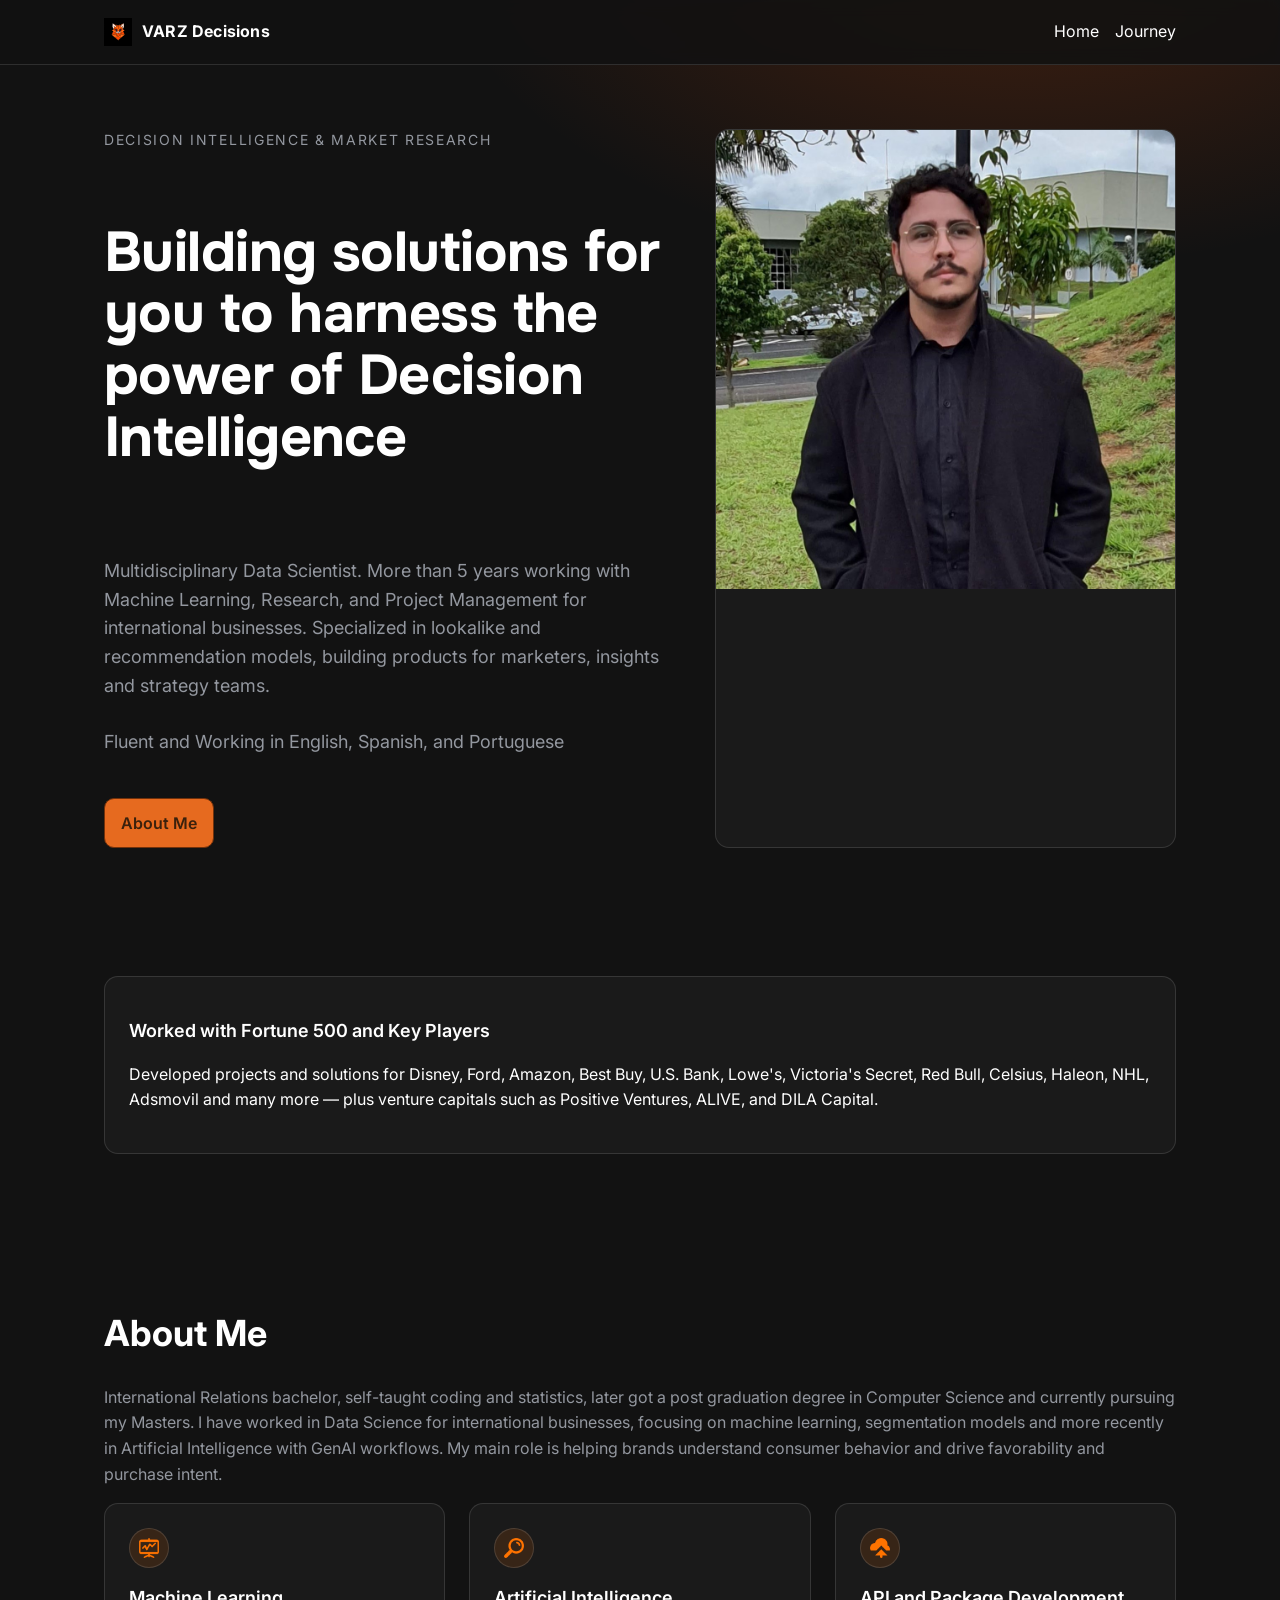
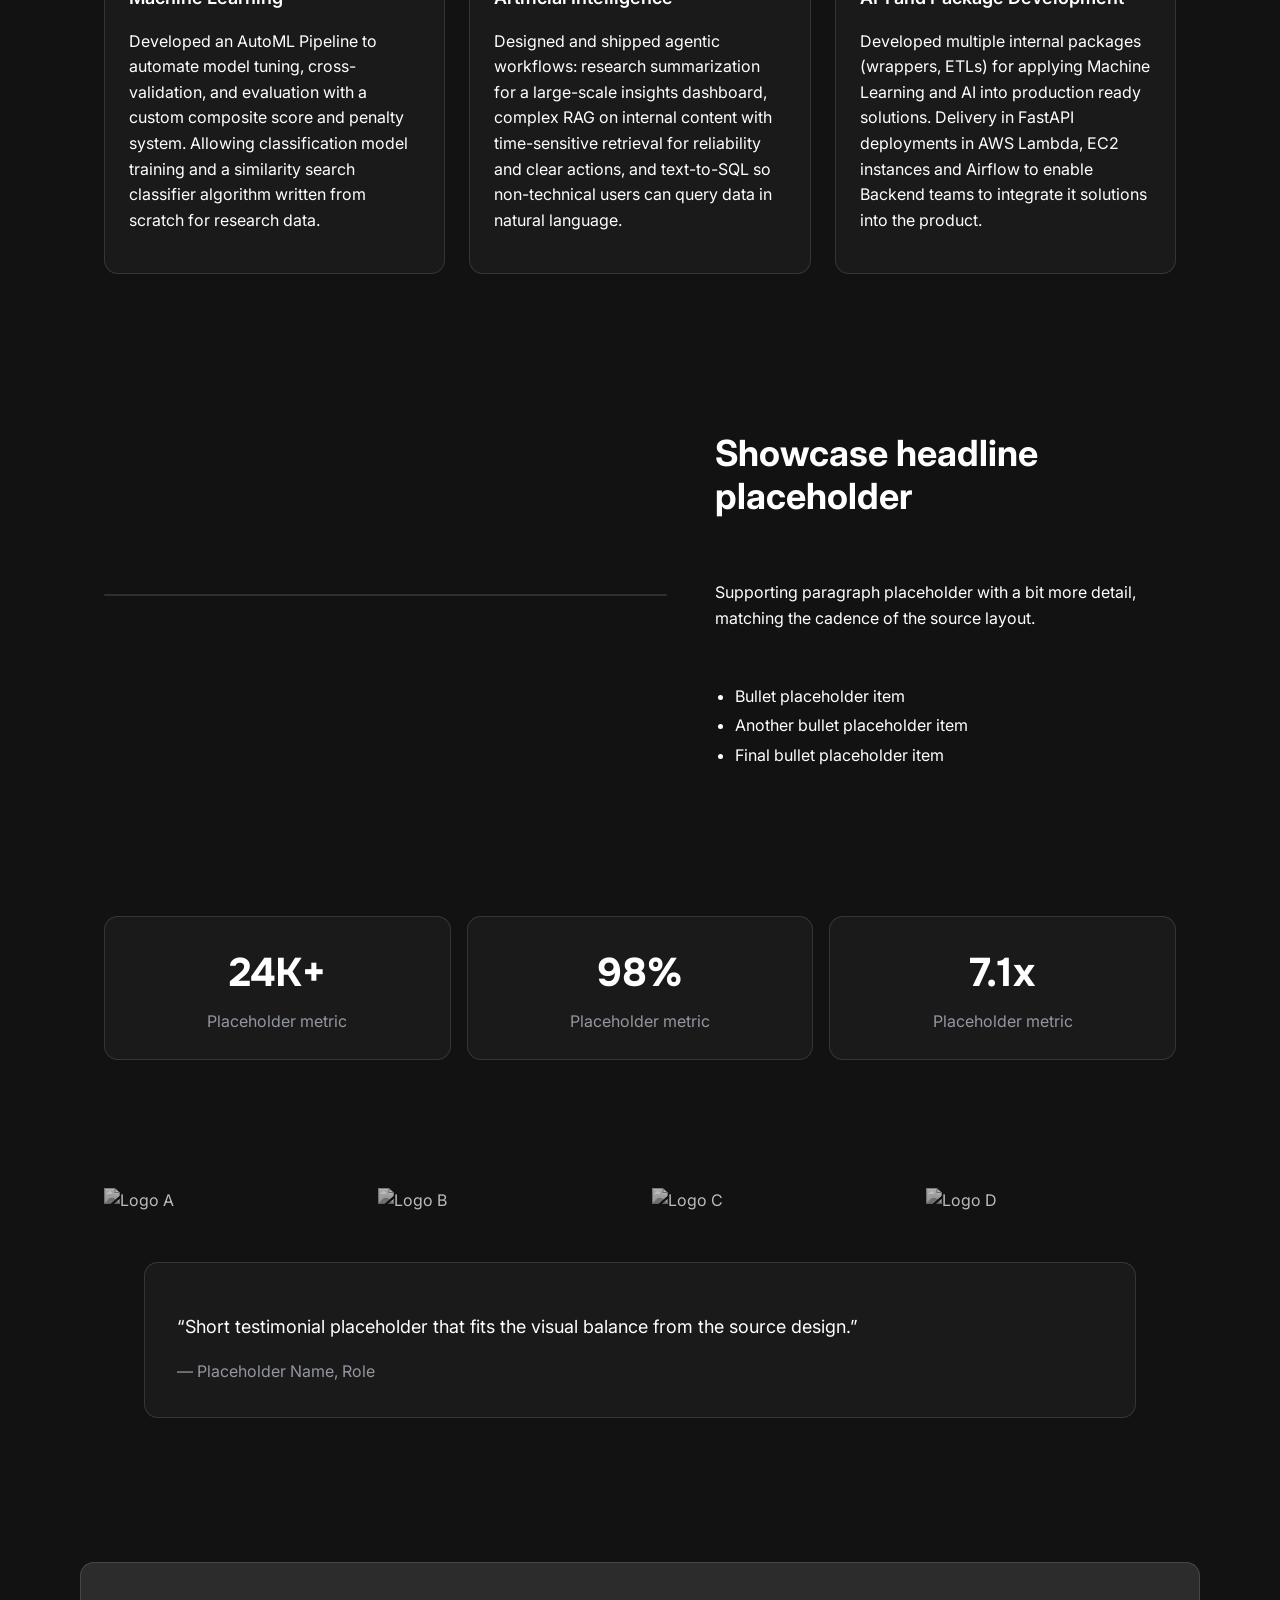
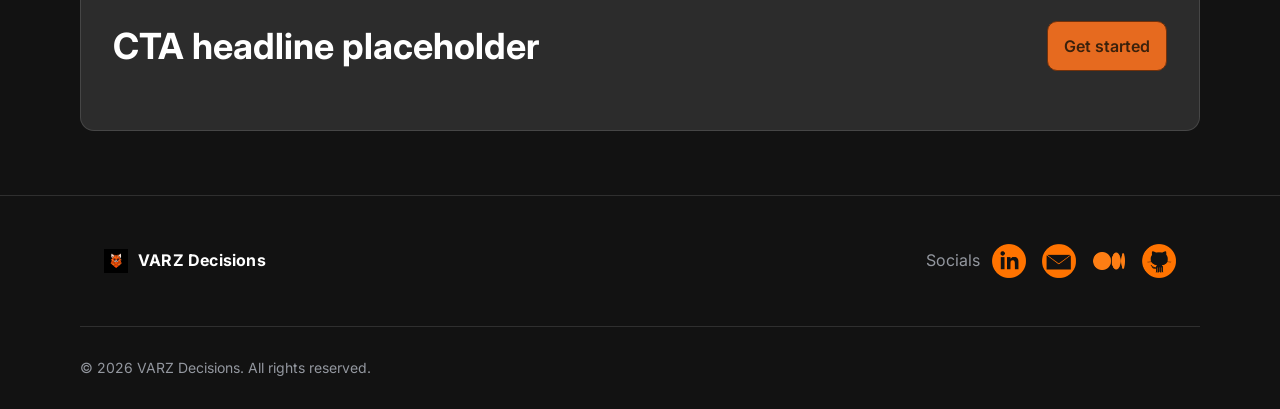
==== src/index.html @ 29e5c86e "first version" ====
<!doctype html>
<html lang="en">
  <head>
    <meta charset="utf-8" />
    <meta name="viewport" content="width=device-width, initial-scale=1" />
    <meta name="description" content="Home page placeholder" />
    <title>Home</title>

    <!-- Fonts (Inter, Onest) -->
    <link rel="preconnect" href="https://fonts.googleapis.com">
    <link rel="preconnect" href="https://fonts.gstatic.com" crossorigin>
    <link href="https://fonts.googleapis.com/css2?family=Inter:wght@400;500;600;700&family=Onest:wght@600;700&display=swap" rel="stylesheet">

    <link rel="stylesheet" href="styles.css" />
  </head>
  <body>
    <a class="skip-link" href="#main">Skip to content</a>

    <!-- Mount point -->
    <div id="site-header"></div>

    <!-- Header loader -->
    <script>
    (async function() {
      const mount = document.getElementById('site-header');
      if (!mount) return;

      const res = await fetch('header.html');
      mount.innerHTML = await res.text();

      const path = (location.pathname.split('/').pop() || 'index.html').toLowerCase();
      mount.querySelectorAll('nav a').forEach(a => {
        if ((a.getAttribute('href') || '').toLowerCase() === path) a.classList.add('active');
      });

      const btn = mount.querySelector('#nav-toggle');
      const nav = mount.querySelector('#primary-nav');
      if (btn && nav) {
        btn.addEventListener('click', () => {
          const expanded = btn.getAttribute('aria-expanded') === 'true';
          btn.setAttribute('aria-expanded', String(!expanded));
          nav.classList.toggle('open', !expanded);
        });
      }
    })();
    </script>

    <main id="main">
      <!-- Hero -->
      <section class="section hero">
        <div class="container grid-2">
          <div class="stack gap-l">
            <span class="eyebrow">Decision Intelligence & Market Research</span>
            <h1 class="display">Building solutions for you to harness the power of Decision Intelligence</h1>
            <p class="lead">Multidisciplinary Data Scientist. More than 5 years working with Machine Learning, Research, and Project Management for international businesses. Specialized in lookalike and recommendation models, building products for marketers, insights and strategy teams.<br> Fluent and Working in English, Spanish, and Portuguese</p>
            <div class="actions">
              <a class="btn primary" href="about.html">About Me</a>
            </div>
          </div>
          <div class="media hero-media" role="img" aria-label="Profile picture">
            <img src="assets/profile_pic.jpg" alt="Profile picture" />
          </div>
        </div>
      </section>

      <!-- Single Card Section -->
      <section class="section">
        <div class="container">
          <article class="card">
            <h3 class="h3">Worked with Fortune 500 and Key Players</h3>
            <p>Developed projects and solutions for Disney, Ford, Amazon, Best Buy, U.S. Bank, Lowe's, Victoria's Secret, Red Bull, Celsius, Haleon, NHL, Adsmovil and many more — plus venture capitals such as Positive Ventures, ALIVE, and DILA Capital.</p>
          </article>
        </div>
      </section>


      <!-- Features Grid -->
      <section class="section features">
        <div class="container">
          <div class="section-head">
            <h2 class="h2">About Me</h2>
            <p class="muted">International Relations bachelor, self-taught coding and statistics, later got a post graduation degree in Computer Science and currently pursuing my Masters. I have worked in Data Science for international businesses, focusing on machine learning, segmentation models and more recently in Artificial Intelligence with GenAI workflows. My main role is helping brands understand consumer behavior and drive favorability and purchase intent.</p>
          </div>
          <div class="grid-3 cards">
            <article class="card">
              <div class="icon-circle"><img src="assets/statistics.png" alt=""></div>
              <h3 class="h3">Machine Learning</h3>
              <p>Developed an AutoML Pipeline to automate model tuning, cross-validation, and evaluation with a custom composite score and penalty system. Allowing classification model training and a similarity search classifier algorithm written from scratch for research data.</p>
            </article>
            <article class="card">
              <div class="icon-circle"><img src="assets/zoom_lupa.png" alt=""></div>
              <h3 class="h3">Artificial Intelligence</h3>
              <p>Designed and shipped agentic workflows: research summarization for a large-scale insights dashboard, complex RAG on internal content with time-sensitive retrieval for reliability and clear actions, and text-to-SQL so non-technical users can query data in natural language.</p>
            </article>
            <article class="card">
              <div class="icon-circle"><img src="assets/cloud.png" alt=""></div>
              <h3 class="h3">API and Package Development</h3>
              <p>Developed multiple internal packages (wrappers, ETLs) for applying Machine Learning and AI into production ready solutions. Delivery in FastAPI deployments in AWS Lambda, EC2 instances and Airflow to enable Backend teams to integrate it solutions into the product.</p>
            </article>
          </div>
        </div>
      </section>

      <!-- Showcase / Alternating -->
      <section class="section showcase">
        <div class="container grid-2 align-center reverse">
          <div class="media">
            <img src="assets/wide-media.jpg" alt="" />
          </div>
          <div class="stack gap-m">
            <h2 class="h2">Showcase headline placeholder</h2>
            <p>Supporting paragraph placeholder with a bit more detail, matching the cadence of the source layout.</p>
            <ul class="checklist">
              <li>Bullet placeholder item</li>
              <li>Another bullet placeholder item</li>
              <li>Final bullet placeholder item</li>
            </ul>
          </div>
        </div>
      </section>

      <!-- Stats -->
      <section class="section stats">
        <div class="container grid-3 tight">
          <div class="stat">
            <div class="stat-value">24K+</div>
            <div class="stat-label">Placeholder metric</div>
          </div>
          <div class="stat">
            <div class="stat-value">98%</div>
            <div class="stat-label">Placeholder metric</div>
          </div>
          <div class="stat">
            <div class="stat-value">7.1x</div>
            <div class="stat-label">Placeholder metric</div>
          </div>
        </div>
      </section>

      <!-- Testimonials / Logos -->
      <section class="section testimonials">
        <div class="container">
          <div class="logo-row">
            <img src="assets/logo-a.svg" alt="Logo A" />
            <img src="assets/logo-b.svg" alt="Logo B" />
            <img src="assets/logo-c.svg" alt="Logo C" />
            <img src="assets/logo-d.svg" alt="Logo D" />
          </div>
          <blockquote class="quote">
            <p>“Short testimonial placeholder that fits the visual balance from the source design.”</p>
            <footer>— Placeholder Name, Role</footer>
          </blockquote>
        </div>
      </section>

      <!-- CTA Banner -->
      <section class="section cta">
        <div class="container cta-inner">
          <h2 class="h2">CTA headline placeholder</h2>
          <a class="btn primary" href="#">Get started</a>
        </div>
      </section>
    </main>

    <div id="site-footer"></div>
    <script>
    (async function(){
      const mount = document.getElementById('site-footer');
      if (!mount) return;
      const res = await fetch('footer.html');
      mount.innerHTML = await res.text();
      const y = mount.querySelector('#year');
      if (y) y.textContent = new Date().getFullYear();
    })();
    </script>
  </body>
</html>
---- src/styles.css ----
.timeline .h3 {
  color: var(--primary);
}
:root{
  --bg: #121212;
  --surface: #1a1a1a;
  --surface-2: #141414;
  --text: #ffffff;
  --muted: #93979f;
  --border: #ffffff1f;
  --primary: #e66a1f;
  --primary-ink: #3b210c;
  --secondary: #fabc9b;
  --radius: 14px;
  --container: 1120px;
  --space-2xs: .25rem;
  --space-xs: .5rem;
  --space-s: .75rem;
  --space-m: 1rem;
  --space-l: 1.5rem;
  --space-xl: 2rem;
  --space-2xl: 3rem;
  --space-3xl: 4rem;
  --shadow-card: 0 4px 8px rgba(0, 0, 0, 0.2);
}

*{box-sizing:border-box}
html,body{height:100%}
body{
  margin:0;
  font-family: Inter, -apple-system, BlinkMacSystemFont, Segoe UI, Roboto, Helvetica, Arial, "Apple Color Emoji","Segoe UI Emoji", "Segoe UI Symbol", sans-serif;
  color: var(--text);
  background: radial-gradient(1000px 600px at 80% -10%, #e34e0941 0, transparent 60%), var(--bg);
  background-attachment: fixed;
  line-height:1.6;
}
img{max-width:100%;display:block}
a{color:inherit;text-decoration:none}
.container{max-width:var(--container);margin-inline:auto;padding-inline: var(--space-l)}
.section{padding: var(--space-3xl) 0}
.muted{color:var(--muted)}
.small{font-size:.875rem}
.display{font-family: "Onest", Inter, system-ui, sans-serif; font-weight:700; font-size: clamp(2.25rem, 5vw, 3.5rem); line-height:1.1; letter-spacing:-0.01em}
.h2{font-size: clamp(1.5rem, 3vw, 2.25rem); line-height:1.2; font-weight:700}
.h3{font-size:1.125rem;line-height:1.35;font-weight:600}
.lead{font-size:1.125rem;color:var(--muted);}
.lead br {
  display: block;
  content: "";
  margin-top: 1.5em;
}

.stack{display:flex;flex-direction:column}
.gap-m{gap: var(--space-m)}
.gap-l{gap: var(--space-l)}

.grid-2{display:grid;grid-template-columns:1fr;gap: var(--space-2xl)}
.grid-3{display:grid;grid-template-columns:1fr;gap: var(--space-l)}
.grid-3.tight{gap: var(--space-m)}
.align-center{align-items:center}
@media (min-width: 880px){
  .grid-2{grid-template-columns: 1.1fr .9fr}
  .grid-3{grid-template-columns: repeat(3, 1fr)}
}

.site-header{
  position:sticky; top:0; z-index:100;
  backdrop-filter:saturate(160%) blur(8px);
  background: color-mix(in oklab, var(--bg) 92%, transparent);
  border-bottom: 1px solid var(--border);
}
.header-inner{display:flex;align-items:center;justify-content:space-between;height:64px}
.brand{display:flex;align-items:center;gap:.625rem}
.brand-name{font-weight:700;letter-spacing:.2px}
.site-nav{display:flex;align-items:center;gap: var(--space-l)}
.site-nav ul{display:none;list-style:none;margin:0;padding:0;gap: var(--space-m)}
.site-nav .btn{display:none}
.nav-toggle{display:inline-flex;flex-direction:column;gap:4px;background:transparent;border:0;cursor:pointer}
.nav-toggle .bar{width:22px;height:2px;background:var(--text);border-radius:2px}

@media (min-width: 880px){
  .site-nav ul{display:flex}
  .site-nav .btn{display:inline-flex}
  .nav-toggle{display:none}
}

.hero .hero-media{background: var(--surface); border:1px solid var(--border); border-radius: var(--radius); overflow:hidden}

.eyebrow{font-size:.875rem; letter-spacing:.12em; text-transform:uppercase; color:var(--muted)}

.btn{
  display:inline-flex; align-items:center; justify-content:center;
  padding: .7rem 1rem; border-radius: calc(var(--radius) - 4px);
  border:1px solid var(--border); background: var(--surface-2);
  font-weight:600; transition: transform .06s ease, background .2s ease, border-color .2s ease;
}
.btn:hover{transform: translateY(-1px)}
.btn.primary{background: var(--primary); color: var(--primary-ink); border-color: color-mix(in oklab, var(--primary) 60%, black)}
.btn.ghost{background: transparent}

.card{
  padding: var(--space-l);
  border-radius: var(--radius);
  background: var(--surface);
  border:1px solid var(--border);
}
.icon-circle{
  width:40px; height:40px; border-radius:999px;
  display:grid;place-items:center; background: #ad581333; border:1px solid var(--border); margin-bottom: .5rem;
}
.icon-circle img{width:20px;height:20px}

.showcase .media img{border-radius: var(--radius); border:1px solid var(--border)}

.checklist{padding-left:1.25rem}
.checklist li{margin:.25rem 0}

.stats .stat{display:grid; gap:.25rem; text-align:center; background: var(--surface); padding: var(--space-l); border-radius: var(--radius); border:1px solid var(--border)}
.stats .stat-value{font-family:"Onest", Inter, sans-serif; font-size: clamp(1.75rem, 4vw, 2.5rem); font-weight:700}
.stats .stat-label{color:var(--muted)}

.logo-row{display:grid; grid-template-columns: repeat(4, minmax(0,1fr)); gap: var(--space-l); align-items:center}
.logo-row img{filter: grayscale(1) brightness(.9); opacity:.8}

.quote{margin-top: var(--space-2xl); padding: var(--space-xl); border-radius: var(--radius); background: var(--surface); border:1px solid var(--border)}
.quote p{font-size:1.125rem}
.quote footer{color:var(--muted)}

.cta .cta-inner{
  display:flex; align-items:center; justify-content:space-between; gap: var(--space-l);
  background: linear-gradient(0deg, #ffffff14, #ffffff14), var(--surface);
  border:1px solid var(--border); border-radius: var(--radius); padding: var(--space-xl);
}

.site-footer{border-top:1px solid var(--border); padding-top: var(--space-2xl)}
.footer-grid{display:grid; grid-template-columns: 1fr; gap: var(--space-xl); padding-bottom: var(--space-2xl)}
.footer-nav{display:grid; grid-template-columns: repeat(3, minmax(0,1fr)); gap: var(--space-xl)}
.footer-title{font-weight:700; margin:0 0 .25rem 0}
.footer-nav a{color: var(--muted); margin:.25rem 0}
.legal{padding: var(--space-m) 0; border-top:1px solid var(--border)}

.skip-link{position:absolute;left:-9999px;top:auto;width:1px;height:1px;overflow:hidden}
.skip-link:focus{left:8px;top:8px;width:auto;height:auto;background:var(--text);color:var(--bg);padding:.5rem;border-radius:8px}

/* Mobile Nav */
.site-nav.open ul, .site-nav.open .btn{display:flex}
.site-nav.open{position:fixed;inset:64px 0 0 0;background:color-mix(in oklab, var(--bg) 90%, black);flex-direction:column;gap: var(--space-l);padding: var(--space-xl);border-top:1px solid var(--border)}

.layout {
  display: flex;
  height: 100%;
}

.sidebar {
  width: 260px;
  background-color: var(--surface);
  display: flex;
  flex-direction: column;
  align-items: center;
  padding: var(--space-l);
  position: sticky;
  top: 0;
  height: 100vh;
  box-shadow: var(--shadow-card);
}

.hero-image {
  width: 100%;
  border-radius: var(--radius-md);
  margin-top: var(--space-l);
}

.content {
  flex: 1;
  padding: var(--space-l);
  overflow-y: auto;
}

@media (max-width: 880px) {
  .layout {
    flex-direction: column;
  }

  .sidebar {
    width: 100%;
    height: auto;
    position: relative;
    box-shadow: none;
  }

  .hero-image {
    margin-top: 0;
  }

  .content {
    padding: var(--space-m);
  }
}

/* Keep brand and socials on the same row, vertically centered */
.footer-grid {
  display: flex;
  align-items: center;          /* same vertical line for brand + socials */
  justify-content: space-between;
  gap: 1rem;
  flex-wrap: wrap;
}

/* Right-align socials on desktop; keep your existing spacing */
.footer-socials {
  display: flex;
  align-items: center;
  gap: 0.75rem;                 /* label ↔ icons */
  margin: 0;                    /* avoid extra vertical space */
}
.footer-socials .social-links {
  display: flex;
  align-items: center;
  gap: 1rem;                    /* icon spacing stays the same */
}

/* Mobile: stack and center */
@media (max-width: 768px) {
  .footer-grid {
    flex-direction: column;
    justify-content: center;
    text-align: center;
  }
  .footer-socials {
    justify-content: center;
  }
}
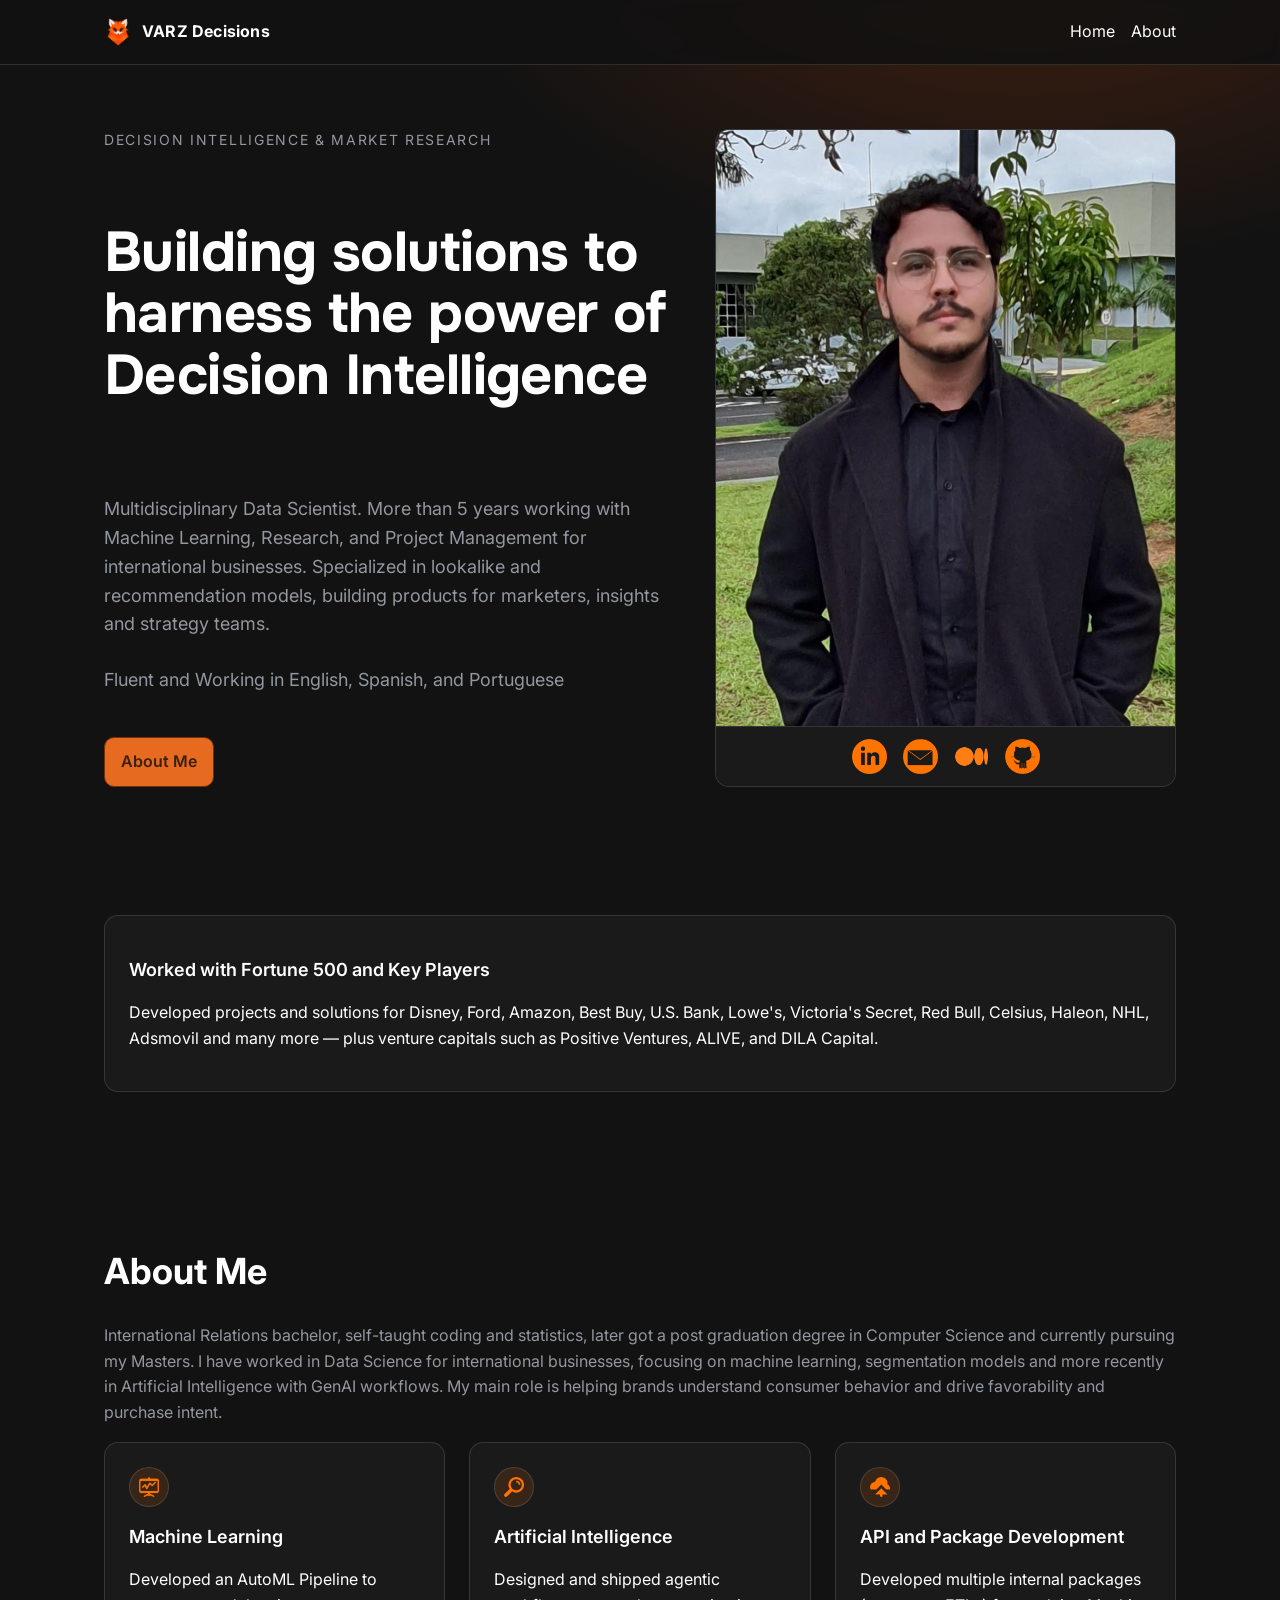
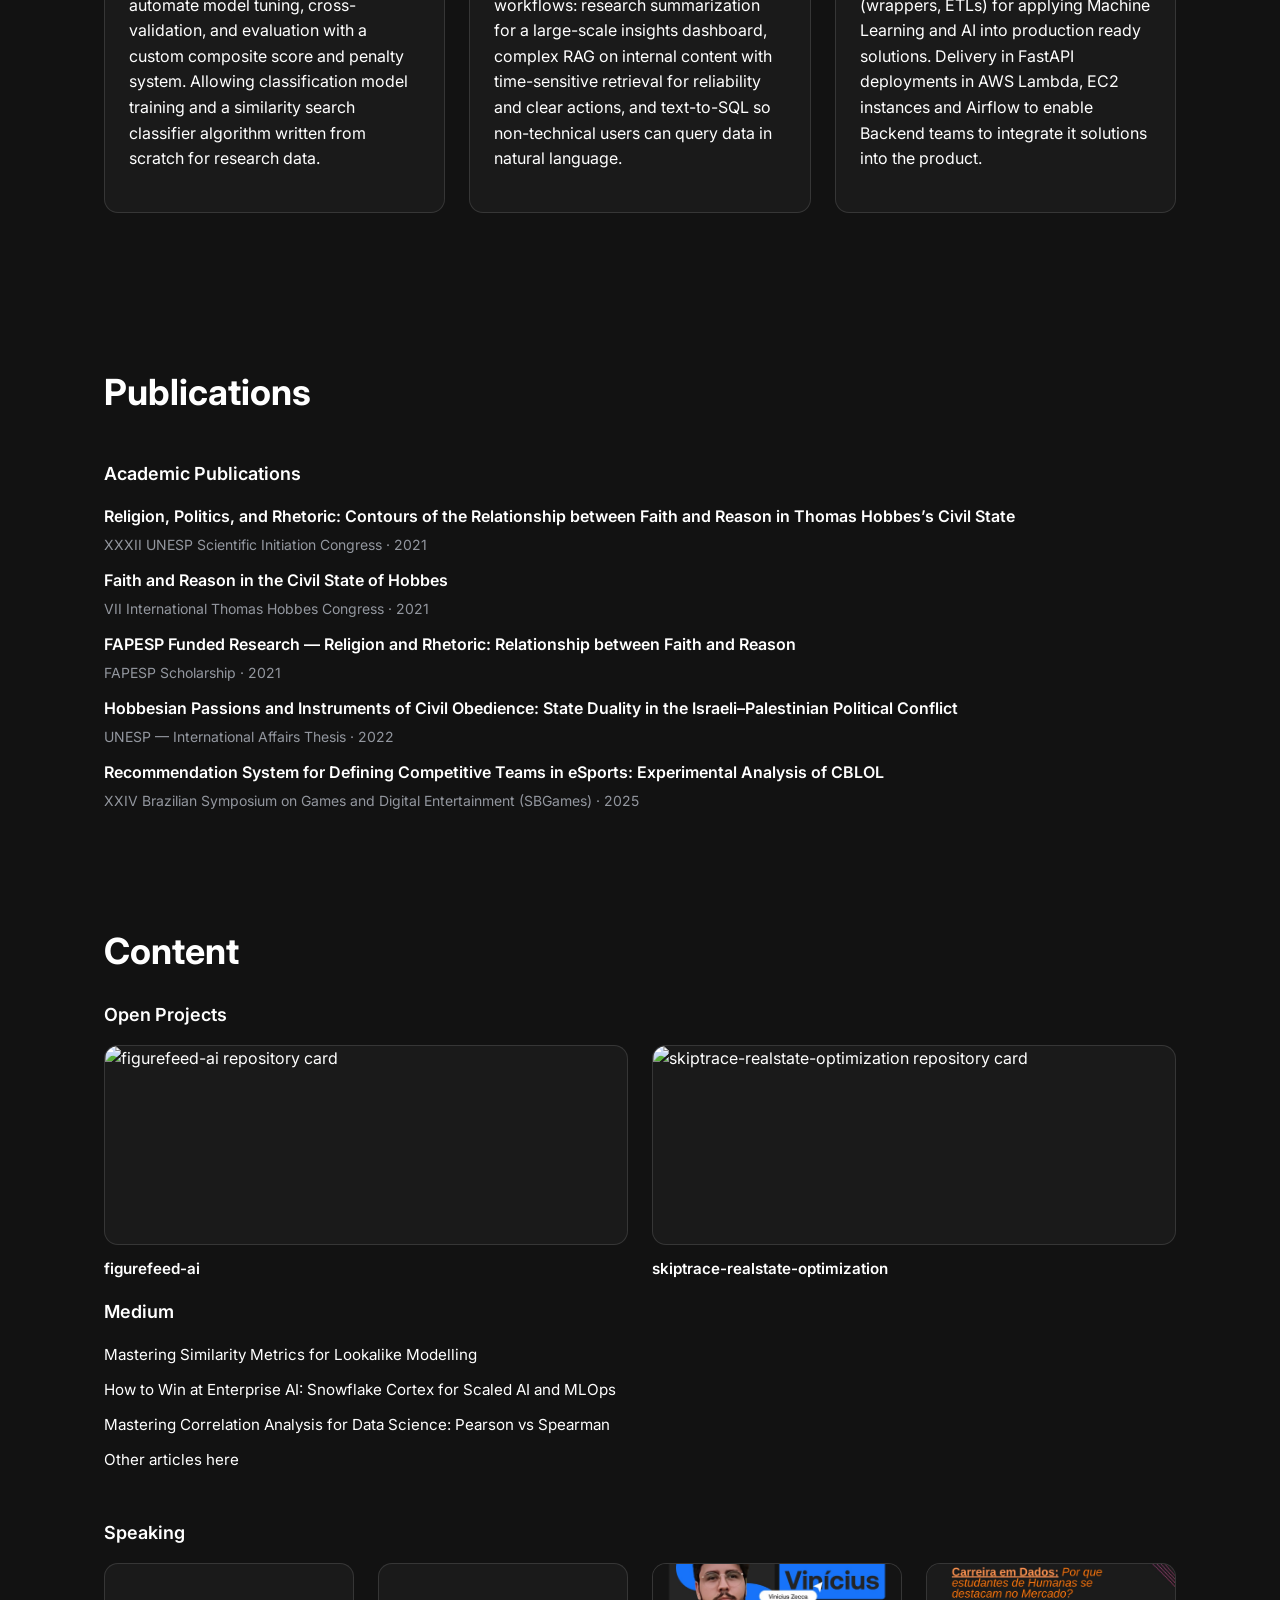
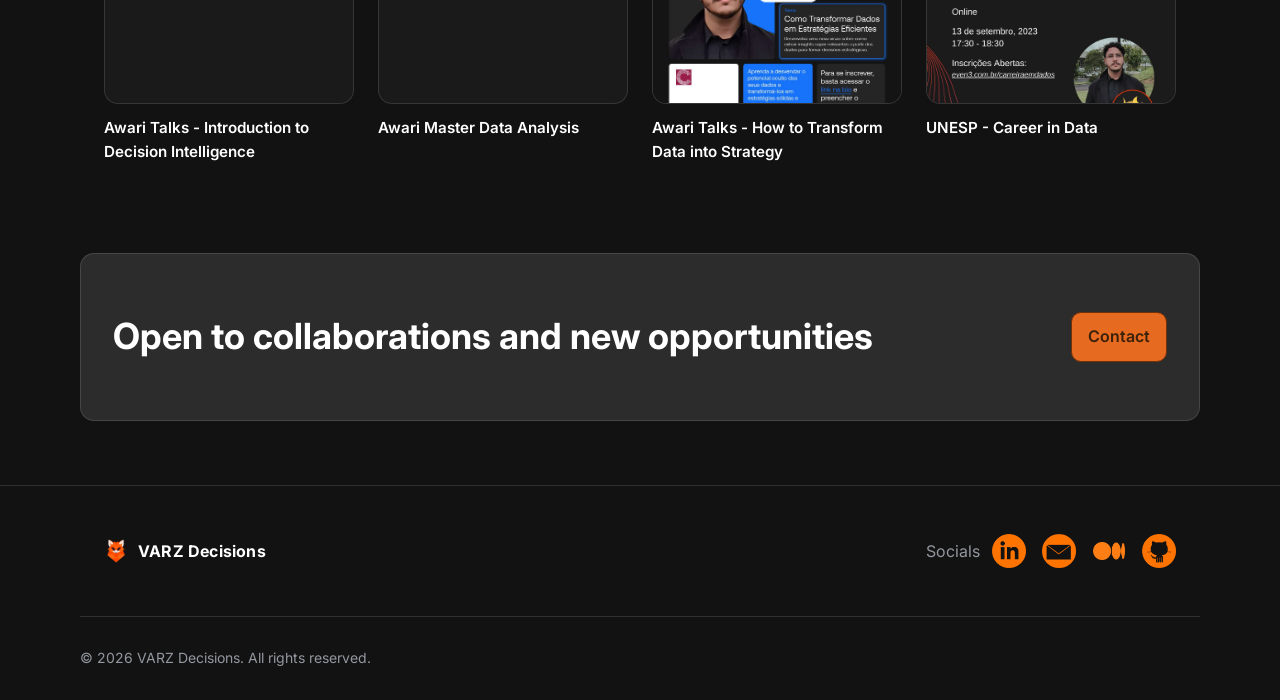
==== commit d9cfb885: "adding new stuff" ====
--- a/src/index.html
+++ b/src/index.html
@@ -2,6 +2,7 @@
 <html lang="en">
   <head>
     <meta charset="utf-8" />
+    <link rel="icon" type="image/svg+xml" href="assets/logo.png">
     <meta name="viewport" content="width=device-width, initial-scale=1" />
     <meta name="description" content="Home page placeholder" />
     <title>Home</title>
@@ -51,7 +52,7 @@
         <div class="container grid-2">
           <div class="stack gap-l">
             <span class="eyebrow">Decision Intelligence & Market Research</span>
-            <h1 class="display">Building solutions for you to harness the power of Decision Intelligence</h1>
+            <h1 class="display">Building solutions to harness the power of Decision Intelligence</h1>
             <p class="lead">Multidisciplinary Data Scientist. More than 5 years working with Machine Learning, Research, and Project Management for international businesses. Specialized in lookalike and recommendation models, building products for marketers, insights and strategy teams.<br> Fluent and Working in English, Spanish, and Portuguese</p>
             <div class="actions">
               <a class="btn primary" href="about.html">About Me</a>
@@ -59,8 +60,13 @@
           </div>
           <div class="media hero-media" role="img" aria-label="Profile picture">
             <img src="assets/profile_pic.jpg" alt="Profile picture" />
-          </div>
-        </div>
+            <div class="hero-socials">
+              <a href="https://www.linkedin.com/in/viniciusarz/" target="_blank"><img src="assets/linkedin.png" alt="LinkedIn" width="15" /></a>
+              <a href="mailto:btvarz@gmail.com"><img src="assets/email.png" alt="Email" width="15" /></a>
+              <a href="https://viniciusarz.medium.com/" target="_blank"><img src="assets/medium2.png" alt="Medium" width="15" /></a>
+              <a href="https://github.com/ViniciusARZ" target="_blank"><img src="assets/github.png" alt="GitHub" width="15" /></a>
+            </div>
+          </div>
       </section>
 
       <!-- Single Card Section -->
@@ -101,65 +107,120 @@
         </div>
       </section>
 
-      <!-- Showcase / Alternating -->
-      <section class="section showcase">
-        <div class="container grid-2 align-center reverse">
-          <div class="media">
-            <img src="assets/wide-media.jpg" alt="" />
-          </div>
-          <div class="stack gap-m">
-            <h2 class="h2">Showcase headline placeholder</h2>
-            <p>Supporting paragraph placeholder with a bit more detail, matching the cadence of the source layout.</p>
-            <ul class="checklist">
-              <li>Bullet placeholder item</li>
-              <li>Another bullet placeholder item</li>
-              <li>Final bullet placeholder item</li>
-            </ul>
-          </div>
-        </div>
-      </section>
-
-      <!-- Stats -->
-      <section class="section stats">
-        <div class="container grid-3 tight">
-          <div class="stat">
-            <div class="stat-value">24K+</div>
-            <div class="stat-label">Placeholder metric</div>
-          </div>
-          <div class="stat">
-            <div class="stat-value">98%</div>
-            <div class="stat-label">Placeholder metric</div>
-          </div>
-          <div class="stat">
-            <div class="stat-value">7.1x</div>
-            <div class="stat-label">Placeholder metric</div>
-          </div>
-        </div>
-      </section>
-
-      <!-- Testimonials / Logos -->
-      <section class="section testimonials">
+      <section class="section writing">
+      <div class="container">
+        <h2 class="h2">Publications</h2>
+
+        <!-- Academic -->
+        <h3 class="h3" style="margin-top: var(--space-2xl);">Academic Publications</h3>
+        <ul class="list-pubs">
+          <li>
+            <a href="https://www.even3.com.br/anais/xxxiicicunesp/285188-religiao-politica-e-retorica--contornos-da-relacao-entre-fe-e-razao-no-estado-civil-de-thomas-hobbes/" target="_blank" rel="noopener">
+              Religion, Politics, and Rhetoric: Contours of the Relationship between Faith and Reason in Thomas Hobbes’s Civil State
+            </a>
+            <div class="pub-meta small muted">XXXII UNESP Scientific Initiation Congress · 2021</div>
+          </li>
+          <li>
+            <a href="https://www.youtube.com/watch?v=Z4myyS8PcbU&t=1390s" target="_blank" rel="noopener">
+              Faith and Reason in the Civil State of Hobbes
+            </a>
+            <div class="pub-meta small muted">VII International Thomas Hobbes Congress · 2021</div>
+          </li>
+          <li>
+            <a href="https://bv.fapesp.br/pt/pesquisador/710502/vinicius-antonio-ramos-zecca/" target="_blank" rel="noopener">
+              FAPESP Funded Research — Religion and Rhetoric: Relationship between Faith and Reason
+            </a>
+            <div class="pub-meta small muted">FAPESP Scholarship · 2021</div>
+          </li>
+          <li>
+            <span class="pub-title">Hobbesian Passions and Instruments of Civil Obedience: State Duality in the Israeli–Palestinian Political Conflict</span>
+            <div class="pub-meta small muted">UNESP — International Affairs Thesis · 2022</div>
+          </li>
+          <li>
+            <a href="https://sol.sbc.org.br/index.php/sbgames_estendido/article/view/37113" target="_blank" rel="noopener">
+              Recommendation System for Defining Competitive Teams in eSports: Experimental Analysis of CBLOL
+            </a>
+            <div class="pub-meta small muted">XXIV Brazilian Symposium on Games and Digital Entertainment (SBGames) · 2025</div>
+          </li>
+        </ul>
+      </div>
+    </section>
+
+
+
+      <section class="section content">
         <div class="container">
-          <div class="logo-row">
-            <img src="assets/logo-a.svg" alt="Logo A" />
-            <img src="assets/logo-b.svg" alt="Logo B" />
-            <img src="assets/logo-c.svg" alt="Logo C" />
-            <img src="assets/logo-d.svg" alt="Logo D" />
-          </div>
-          <blockquote class="quote">
-            <p>“Short testimonial placeholder that fits the visual balance from the source design.”</p>
-            <footer>— Placeholder Name, Role</footer>
-          </blockquote>
+          <h2 class="h2">Content</h2>
+
+          <h3 class="h3">Open Projects</h3>
+          <div class="repo-grid">
+            <div class="item">
+              <a class="embed is-16x9" href="https://github.com/ViniciusARZ/figurefeed-ai" target="_blank" rel="noopener">
+                <img src="https://opengraph.githubassets.com/1/ViniciusARZ/figurefeed-ai" alt="figurefeed-ai repository card">
+              </a>
+              <h4 class="embed-title">figurefeed-ai</h4>
+            </div>
+
+            <div class="item">
+              <a class="embed is-16x9" href="https://github.com/ViniciusARZ/skiptrace-realstate-optimization" target="_blank" rel="noopener">
+                <img src="https://opengraph.githubassets.com/1/ViniciusARZ/skiptrace-realstate-optimization" alt="skiptrace-realstate-optimization repository card">
+              </a>
+              <h4 class="embed-title">skiptrace-realstate-optimization</h4>
+            </div>
+          </div>
+
+          <h3 class="h3">Medium</h3>
+          <ul class="list-links">
+            <li><a href="https://viniciusarz.medium.com/mastering-similarity-metrics-for-lookalike-modelling-67e43729ace8" target="_blank" rel="noopener">Mastering Similarity Metrics for Lookalike Modelling</a></li>
+            <li><a href="https://medium.com/snowflake/how-to-win-in-enterprise-ai-snowflake-cortex-for-scaled-ai-and-mlops-30d7d5bce19c" target="_blank" rel="noopener">How to Win at Enterprise AI: Snowflake Cortex for Scaled AI and MLOps</a></li>
+            <li><a href="https://viniciusarz.medium.com/mastering-correlation-analysis-for-data-science-pearson-vs-spearman-cb1cc0a7b456" target="_blank" rel="noopener">Mastering Correlation Analysis for Data Science: Pearson vs Spearman</a></li>
+            <li><a href="https://viniciusarz.medium.com/" target="_blank" rel="noopener">Other articles here</a></li>
+          </ul>
+
+          <h3 class="h3" style="margin-top: var(--space-2xl);">Speaking</h3>
+          <div class="content-grid">
+            <div class="item">
+              <a class="embed is-16x9" href="https://www.youtube.com/watch?v=NdoY6GFVgtU" target="_blank" rel="noopener">
+                <iframe src="https://www.youtube.com/embed/NdoY6GFVgtU" title="Awari Talks - Introduction to Decision Intelligence" allowfullscreen loading="lazy"></iframe>
+              </a>
+              <h4 class="embed-title">Awari Talks - Introduction to Decision Intelligence</h4>
+            </div>
+
+            <div class="item">
+              <a class="embed is-16x9" href="https://open.spotify.com/episode/6sKJpKjs3yxEi7SpNzlreQ" target="_blank" rel="noopener">
+                <iframe src="https://open.spotify.com/embed/episode/6sKJpKjs3yxEi7SpNzlreQ/video?utm_source=generator"
+                        title="Awari Master Data Analysis"
+                        allow="autoplay; clipboard-write; encrypted-media; fullscreen; picture-in-picture"
+                        loading="lazy"></iframe>
+              </a>
+              <h4 class="embed-title">Awari Master Data Analysis</h4>
+            </div>
+
+            <div class="item">
+              <a class="embed is-16x9" href="https://www.linkedin.com/feed/update/urn:li:share:7094371770639560705/" target="_blank" rel="noopener">
+                <img src="assets/speaking_awari_linkedin.png" alt="Awari Talks - How to transform Data into Strategy">
+              </a>
+              <h4 class="embed-title">Awari Talks - How to Transform Data into Strategy</h4>
+            </div>
+
+            <div class="item">
+              <a class="embed is-16x9" href="https://www.linkedin.com/feed/update/urn:li:share:7106301544949518337/" target="_blank" rel="noopener">
+                <img src="assets/speaking_unesp_linkedin.png" alt="UNESP - Career in Data">
+              </a>
+              <h4 class="embed-title">UNESP - Career in Data</h4>
+            </div>
+          </div>
         </div>
       </section>
 
       <!-- CTA Banner -->
       <section class="section cta">
         <div class="container cta-inner">
-          <h2 class="h2">CTA headline placeholder</h2>
-          <a class="btn primary" href="#">Get started</a>
-        </div>
-      </section>
+          <h2 class="h2">Open to collaborations and new opportunities</h2>
+          <a class="btn primary" href="https://linkedin.com/comm/mynetwork/discovery-see-all?usecase=PEOPLE_FOLLOWS&followMember=viniciusarz" aria-label="Contact">Contact</a>
+        </div>
+      </section>
+
     </main>
 
     <div id="site-footer"></div>
--- a/src/styles.css
+++ b/src/styles.css
@@ -230,3 +230,90 @@
     justify-content: center;
   }
 }
+
+.hero-media {
+  display: flex;
+  flex-direction: column;
+  height: 100%;
+}
+
+.hero-media img {
+  flex: 1;
+  width: 100%;
+  object-fit: cover;   /* makes it crop nicely instead of stretching */
+}
+
+.hero-socials {
+  display: flex;
+  justify-content: center;
+  gap: 1rem;
+  padding: 0.75rem;
+  background: var(--surface);
+  border-top: 1px solid var(--border);
+}
+
+.hero-socials img {
+  width: 35px;   /* adjust size */
+  height: 35px;  /* keep consistent ratio */
+  object-fit: contain;
+}
+
+.embed-grid{display:grid;grid-template-columns:repeat(auto-fit,minmax(320px,1fr));gap:var(--space-l)}
+.embed{overflow:hidden;border-radius:var(--radius);border:1px solid var(--border);background:var(--surface)}
+.embed iframe{width:100%;height:100%;border:0;display:block}
+
+.embed.is-16x9{aspect-ratio:16/9}
+.embed.is-li{aspect-ratio:504/670;min-height:420px}
+
+.embed.is-li {
+  background: #121212;       /* match site background */
+  padding: 8px;
+  border-radius: var(--radius);
+}
+
+.speaking .speaking-grid{display:grid;grid-template-columns:repeat(2,minmax(0,1fr));gap:var(--space-l)}
+@media (max-width:880px){.speaking .speaking-grid{grid-template-columns:1fr}}
+
+.item{display:flex;flex-direction:column;gap:.5rem}
+
+.embed{position:relative;overflow:hidden;border-radius:var(--radius);border:1px solid var(--border);background:var(--surface)}
+.embed.is-16x9{aspect-ratio:16/9}
+.embed iframe,.embed img{position:absolute;inset:0;width:100%;height:100%;border:0;display:block;object-fit:cover}
+
+.embed-title{margin:.25rem 0 0;font-weight:600;font-size:1rem}
+
+.list-links, .list-pubs {list-style:none;margin:0;padding:0;display:flex;flex-direction:column;gap:.75rem}
+.list-links a, .list-pubs a, .pub-title {font-weight:600;color:var(--text);text-decoration:none}
+.list-links a:hover, .list-pubs a:hover {color:var(--primary)}
+.pub-meta {margin-top:.25rem}
+
+.content .content-grid{display:grid;grid-template-columns:repeat(4,1fr);gap:var(--space-l)}
+@media (max-width:1024px){.content .content-grid{grid-template-columns:repeat(3,1fr)}}
+@media (max-width:880px){.content .content-grid{grid-template-columns:repeat(2,1fr)}}
+@media (max-width:560px){.content .content-grid{grid-template-columns:1fr}}
+
+.item{display:flex;flex-direction:column;gap:.5rem}
+.embed{position:relative;overflow:hidden;border-radius:var(--radius);border:1px solid var(--border);background:var(--surface)}
+.embed.is-16x9{aspect-ratio:16/9}
+.embed iframe,.embed img{position:absolute;inset:0;width:100%;height:100%;border:0;display:block;object-fit:cover}
+.embed-title{margin:.25rem 0 0;font-size:.95rem;font-weight:600}
+.repo-grid{display:grid;grid-template-columns:repeat(2,1fr);gap:var(--space-l)}
+@media (max-width:880px){.repo-grid{grid-template-columns:1fr}}
+.repo-grid .embed.is-16x9{aspect-ratio:16/9;max-height:200px}
+
+/* place AFTER the old rule (or replace it) */
+.list-links a {
+  font-weight: 400;          /* not bold */
+  color: var(--text);
+  text-decoration: none;
+}
+
+.list-pubs a, .pub-title {
+  font-weight: 600;          /* keep pubs bold */
+  color: var(--text);
+  text-decoration: none;
+}
+
+/* optional: tighten size/spacing */
+.list-links a { font-size: .95rem; }
+.list-links { gap: .6rem; }
